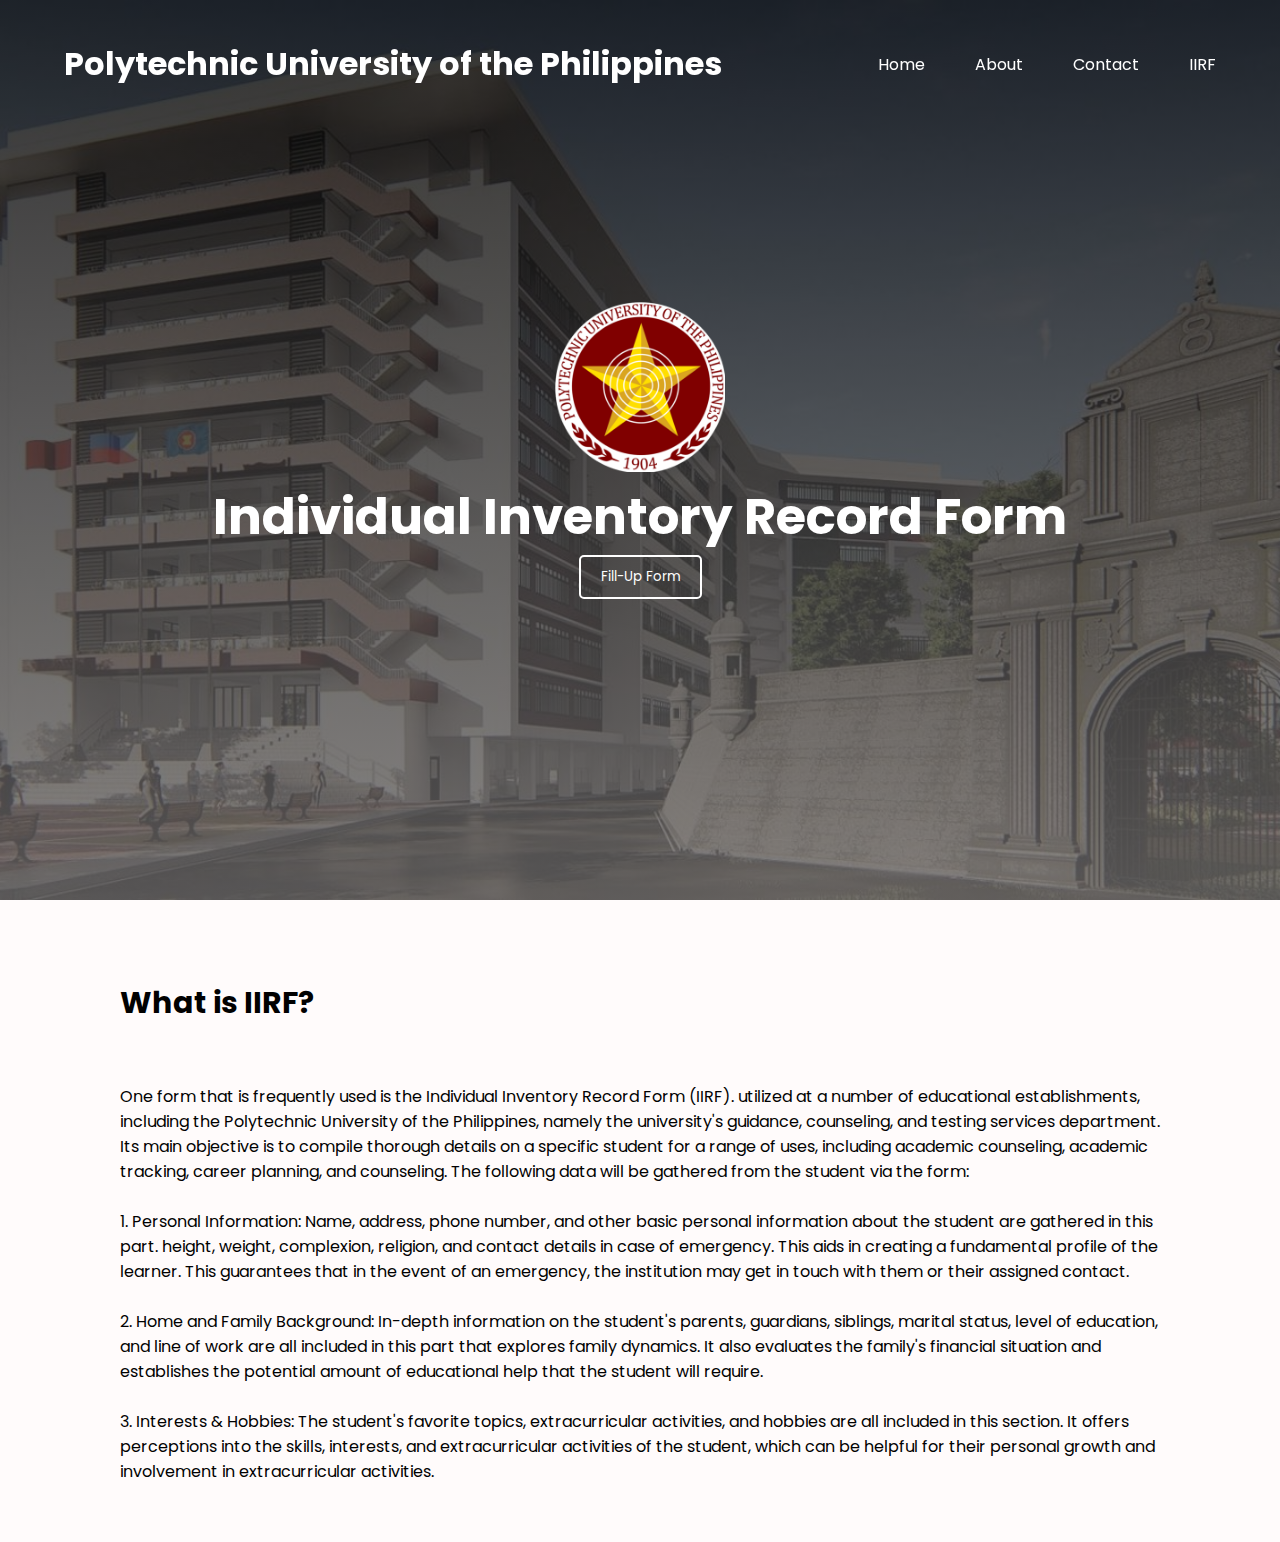
==== index.html @ c1a62ada "Add files via upload" ====
<!DOCTYPE html>
<html lang="en">
<head>
    <meta charset = "UTF-8">
    <meta http-equiv="X-UA-Compatible" content="IE=edge">
    <meta name="viewport" content="width=device-width, initial-scale=1.0">

    <link rel="stylesheet" href="style.css">

    <title>Student Information Form</title>

</head>
<body>
    <header>
        <nav>
            <h1>Polytechnic University of the Philippines</h1>
            <span>
                <a href="index.html">Home</a></td>
                <a href="#" onclick="scrollToSection('About')">About</a>
                <a href="contact.html">Contact</a>
                <a href="form.html">IIRF</a>
            </span>
        </nav>
    </header>
    <section class="Background">
        <div style="text-align: center;">
            <div class="logo">
                <img src="PUPLogo.png" alt="Logo">
            </div>
            <h1>Individual Inventory Record Form</h1>
            <input type="submit" value="Fill-Up Form" onclick="redirect()">
        </div>
    </section>    
    <section id="About" class="About">
        <h1>What is IIRF?</h1>
        <p>
            One form that is frequently used is the Individual Inventory Record Form (IIRF). 
            utilized at a number of educational establishments, including the Polytechnic
            University of the Philippines, namely the university's guidance, counseling,
            and testing services department. Its main objective is to compile thorough 
            details on a specific student for a range of uses, including academic counseling, 
            academic tracking, career planning, and counseling. The following data will be gathered from the student via the form:
            <br> <br>
            1. Personal Information: Name, address, phone number, and other basic personal information about the student are gathered in this part. 
            height, weight, complexion, religion, and contact details in case of emergency. This aids in creating a fundamental profile of the learner.
            This guarantees that in the event of an emergency, the institution may get in touch with them or their assigned contact.
            <br> <br>
            2. Home and Family Background: In-depth information on the student's parents, guardians, siblings, marital status, level of education, and line of work are all included in this part that explores family dynamics. It also evaluates the family's financial situation and establishes the potential amount of educational help that the student will require.
            <br> <br>
            3. Interests & Hobbies: The student's favorite topics, extracurricular activities, and hobbies are all included in this section. It offers perceptions into the skills, interests, and extracurricular activities of the student, which can be helpful for their personal growth and involvement in extracurricular activities.
        </p>
    </section>

    <script src="main.js"></script>
</body>
</html>
---- style.css ----
@import url('https://fonts.googleapis.com/css2?family=Poppins:wght@700&display=swap');
*{
    margin: 0;
    padding: 0;
    box-sizing: border-box;
    font-family: 'Poppins', sans-serif;
}

body {

    overflow-x: hidden;
}

.Background{

    min-height: 100vh;
    background-image: linear-gradient(rgba(0,0,0,0.8),rgba(106, 104, 104, 0.8)), url(PUP.jpg);
    background-size: cover;
    background-position: 50% 100%;
    display: flex;
    justify-content: center;
    align-items: center;
}
.Background h1{
    color: white;
    font-size: 50px;
}

.logo img{
    width: 170px; 
    height: auto; 
    align-items: center;
}


header {
    color: white;
    background-color: rgba(0, 0, 0, 0); 
    padding: 40px 0; 
    width: 100%;
    position: fixed;
    top: 0;
    left: 0;
    z-index: 1000; 
    transition: background-color 0.3s ease; 
}

.header h1{
    font-size: 15px;
}

header.scroll {
    background-color: rgba(0, 0, 0, 0.8); 
}

nav {
    display: flex;
    justify-content: space-between;
    align-items: center;
    width: 90%; 
    margin: 0 auto; 
}

nav span {
    display: flex;
    gap: 50px; 
}

nav span a {
    text-decoration: none;
    color: white;
    position: relative;
}

@keyframes beforeAnimate {
    0%{
        width: 0%;
        transform: translateX(-50%);
    }
    100%{
        width: 100%;
        transform: translateX(0%);
    } 
}
header nav span a::before{
    content: "";
    background-color: white;
    width: 100%;
    height: 2.4px;
    position: absolute;
    bottom: -5px;
    left: 0px;
    display: none;
    animation: beforeAnimate .5s;
}
header nav span a:hover::before{
    display: unset;
}
.About{
    background-color: rgb(255, 251, 251);
    color: rgb(1, 1, 1);
    padding: 40px 120px;
    font-size: 16px;
}
.About h1{
    padding: 40px 0px;
    font-size: 30px;
}
.About p{
    padding: 18px 0px;
}

input[type="submit"] {
    background-color:transparent;
    color: white;
    padding: 10px 20px;
    border: 2px solid white;
    cursor: pointer;
    border-radius: 5px;
}

input[type="submit"]:hover {
    background-color: white;
    color: black;
}
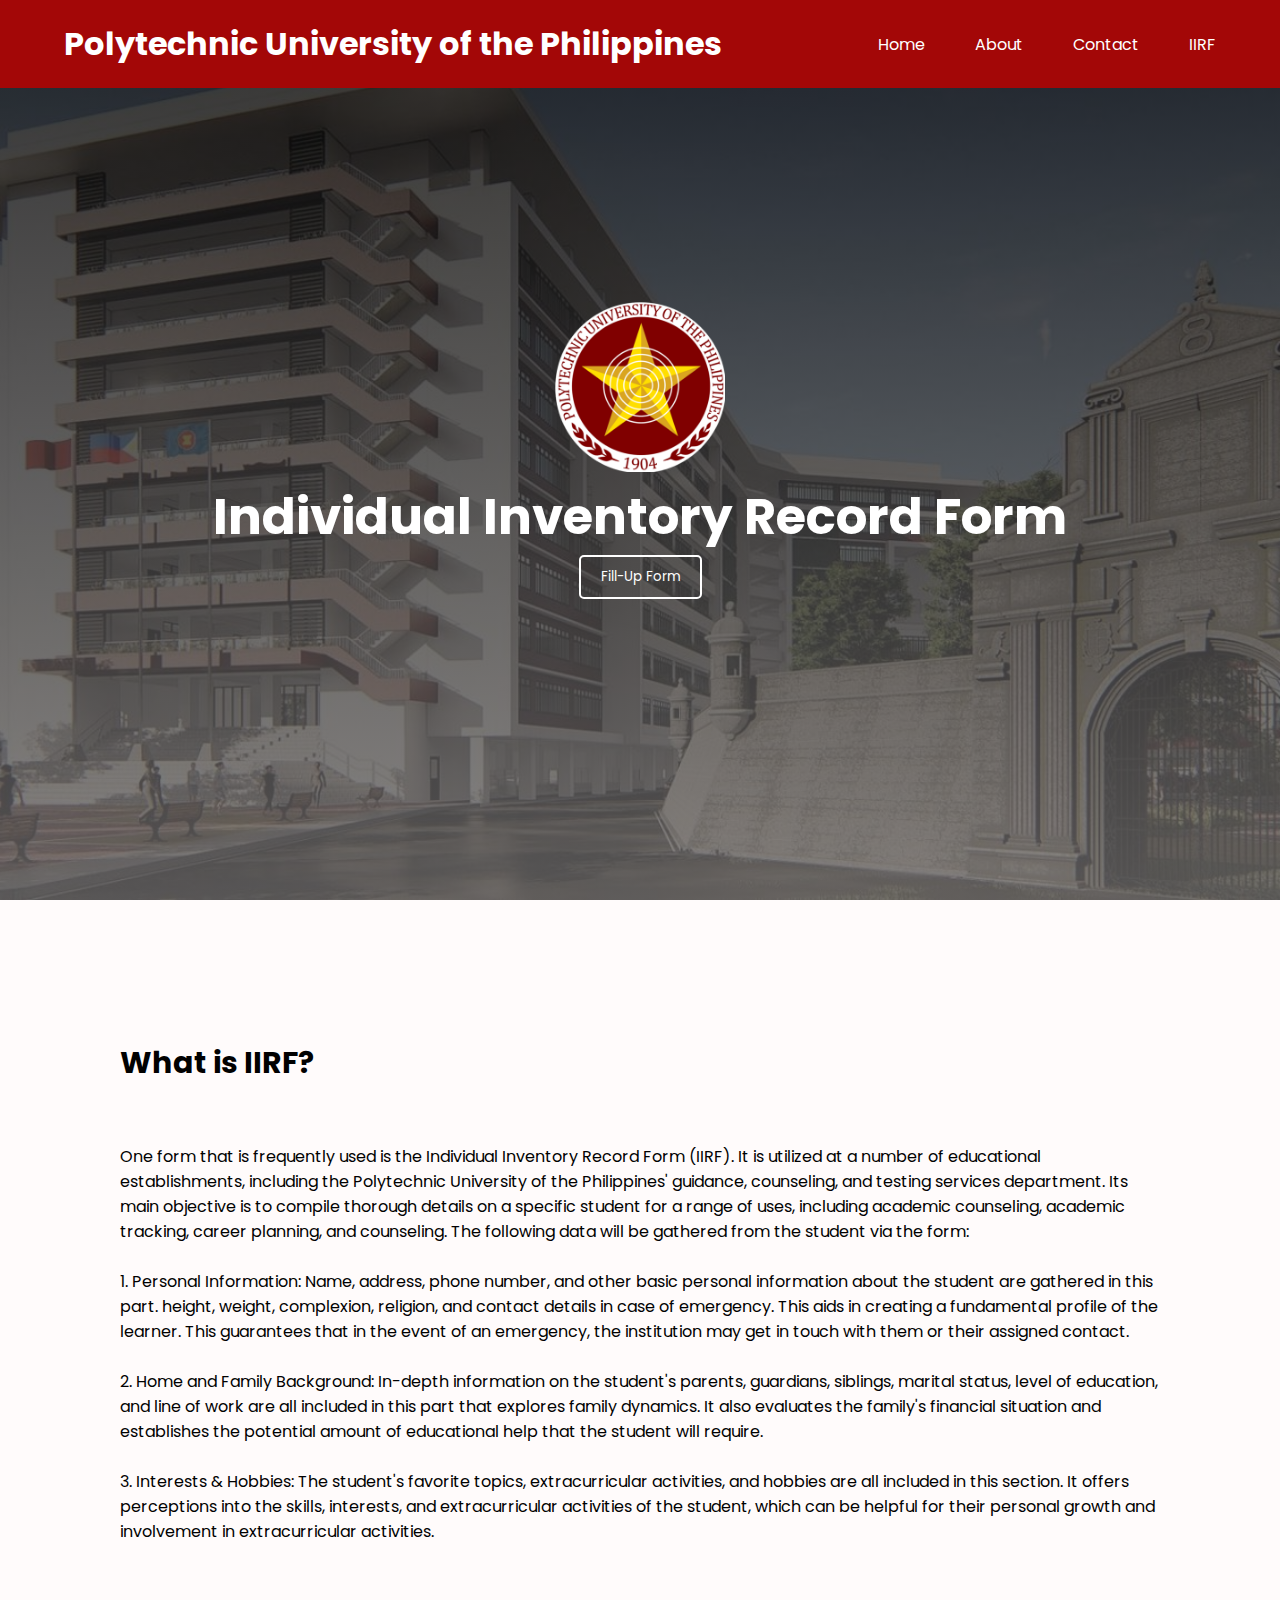
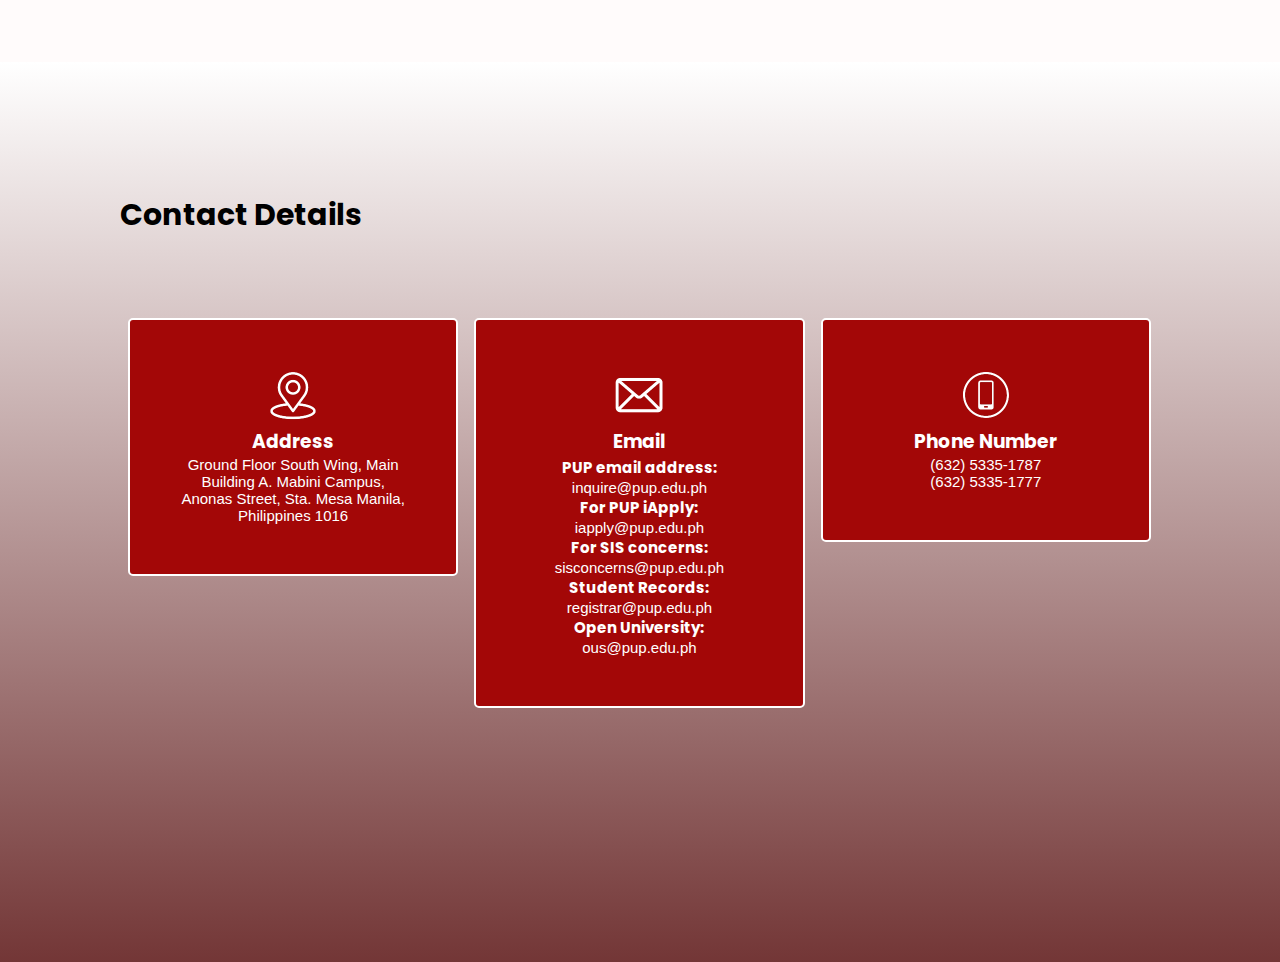
==== commit bd63b751: "Add files via upload" ====
--- a/index.html
+++ b/index.html
@@ -1,14 +1,11 @@
 <!DOCTYPE html>
 <html lang="en">
 <head>
-    <meta charset = "UTF-8">
+    <meta charset="UTF-8">
     <meta http-equiv="X-UA-Compatible" content="IE=edge">
     <meta name="viewport" content="width=device-width, initial-scale=1.0">
-
     <link rel="stylesheet" href="style.css">
-
     <title>Student Information Form</title>
-
 </head>
 <body>
     <header>
@@ -16,8 +13,8 @@
             <h1>Polytechnic University of the Philippines</h1>
             <span>
                 <a href="index.html">Home</a></td>
-                <a href="#" onclick="scrollToSection('About')">About</a>
-                <a href="contact.html">Contact</a>
+                <a href="index.html#About">About</a>
+                <a href="index.html#Contact Details">Contact</a>
                 <a href="form.html">IIRF</a>
             </span>
         </nav>
@@ -35,8 +32,8 @@
         <h1>What is IIRF?</h1>
         <p>
             One form that is frequently used is the Individual Inventory Record Form (IIRF). 
-            utilized at a number of educational establishments, including the Polytechnic
-            University of the Philippines, namely the university's guidance, counseling,
+            It is utilized at a number of educational establishments, including the Polytechnic
+            University of the Philippines' guidance, counseling,
             and testing services department. Its main objective is to compile thorough 
             details on a specific student for a range of uses, including academic counseling, 
             academic tracking, career planning, and counseling. The following data will be gathered from the student via the form:
@@ -51,6 +48,42 @@
         </p>
     </section>
 
+    <!-- Contact Section -->
+    <section id="Contact Details" class="ContactDetails">
+        <h1>Contact Details</h1>
+        <div class="row">
+            <div class="col-3 col-s-6" id="column">
+                <div class="address">
+                    <img src="1.png" id="address_icon">
+                    <h3>Address</h3>
+                    <p>Ground Floor South Wing, Main Building A. Mabini Campus,
+                        Anonas Street, Sta. Mesa Manila, Philippines 1016</p>
+                </div>
+            </div>
+        
+            <div class="col-3 col-s-6" id="column">
+                <div class="email">
+                    <img src="2.png" id="email_icon">
+                    <h3>Email</h3>
+                    <p><b>PUP email address:</b>     inquire@pup.edu.ph</p>
+                    <p><b>For PUP iApply:</b>     iapply@pup.edu.ph</p>
+                    <p><b>For SIS concerns:</b>     sisconcerns@pup.edu.ph</p>
+                    <p><b>Student Records:</b>     registrar@pup.edu.ph</p>
+                    <p><b>Open University:</b>     ous@pup.edu.ph</p>
+                </div>
+            </div>
+            
+            <div class="col-3 col-s-6" id="column">
+                <div class="phone_number">
+                    <img src="3.png" id="phone_number_icon">
+                    <h3>Phone Number</h3>
+                    <p>(632) 5335-1787</p>
+                    <p>(632) 5335-1777</p>
+                </div>
+            </div>
+        </div>
+    </section>     
+
     <script src="main.js"></script>
 </body>
 </html>--- a/style.css
+++ b/style.css
@@ -26,6 +26,20 @@
     font-size: 50px;
 }
 
+.ContactDetails {
+    min-height: 100vh;
+    background-image: linear-gradient(rgba(255, 255, 255, 0.8),rgba(80, 4, 4, 0.8));
+    background-size: cover;
+    background-position: 0% 0%;
+    padding: 100px 120px;
+    font-size: 16px;
+}
+
+.ContactDetails h1{
+    padding: 30px 0px;
+    font-size: 30px;
+}
+
 .logo img{
     width: 170px; 
     height: auto; 
@@ -35,8 +49,8 @@
 
 header {
     color: white;
-    background-color: rgba(0, 0, 0, 0); 
-    padding: 40px 0; 
+    background-color: #a30707; 
+    padding: 20px 0; 
     width: 100%;
     position: fixed;
     top: 0;
@@ -52,6 +66,45 @@
 header.scroll {
     background-color: rgba(0, 0, 0, 0.8); 
 }
+
+.row {
+    display: flex;
+    flex-wrap: wrap;
+    margin-top: 20px;
+    text-align: center;
+}
+
+
+.address, .email, .phone_number {
+    background-color: #a30707;
+    background-size: 50%;
+    border-radius: 5px;
+    border: 2px solid white;
+    padding: 50px;
+    color: white;
+    margin-top: 30px;
+}
+
+.address p{
+    font-size: 15px;
+    font-family:Arial, Helvetica, sans-serif;
+}
+
+.email p{
+    font-size: 15px;
+    font-family:Arial, Helvetica, sans-serif;
+}
+
+.phone_number p{
+    font-size: 15px;
+    font-family:Arial, Helvetica, sans-serif;
+}
+
+#email_icon, #address_icon, #phone_number_icon {
+    height: 50px;
+    width: 50px;
+}
+
 
 nav {
     display: flex;
@@ -99,7 +152,7 @@
 .About{
     background-color: rgb(255, 251, 251);
     color: rgb(1, 1, 1);
-    padding: 40px 120px;
+    padding: 100px 120px;
     font-size: 16px;
 }
 .About h1{
@@ -122,4 +175,50 @@
 input[type="submit"]:hover {
     background-color: white;
     color: black;
+}
+
+
+[class*="col-"] {
+    width: 100%;
+  }
+
+  @media only screen and (min-width: 900px) {
+    .col-s-1 {width: 8.33%;}
+    .col-s-2 {width: 16.66%;}
+    .col-s-3 {width: 25%;}
+    .col-s-4 {width: 33.33%;}
+    .col-s-5 {width: 41.66%;}
+    .col-s-6 {width: 50%;}
+    .col-s-7 {width: 58.33%;}
+    .col-s-8 {width: 66.66%;}
+    .col-s-9 {width: 75%;}
+    .col-s-10 {width: 83.33%;}
+    .col-s-11 {width: 91.66%;}
+    .col-s-12 {width: 100%;}
+    .row {
+        width: 100%;
+    }
+    
+  }
+
+    @media only screen and (min-width: 1100px) {
+        .col-1 {width: 8.33%;}
+        .col-2 {width: 16.66%;}
+        .col-3 {width: 25%;}
+        .col-4 {width: 33.33%;}
+        .col-5 {width: 41.66%;}
+        .col-6 {width: 50%;}
+        .col-7 {width: 58.33%;}
+        .col-8 {width: 66.66%;}
+        .col-9 {width: 75%;}
+        .col-10 {width: 83.33%;}
+        .col-11 {width: 91.66%;}
+        .col-12 {width: 100%;}
+        #column {
+            float: left;
+            width: 33.3%;
+            margin-bottom: 16px;
+            padding: 0 8px;
+            text-align: center;
+        }
 }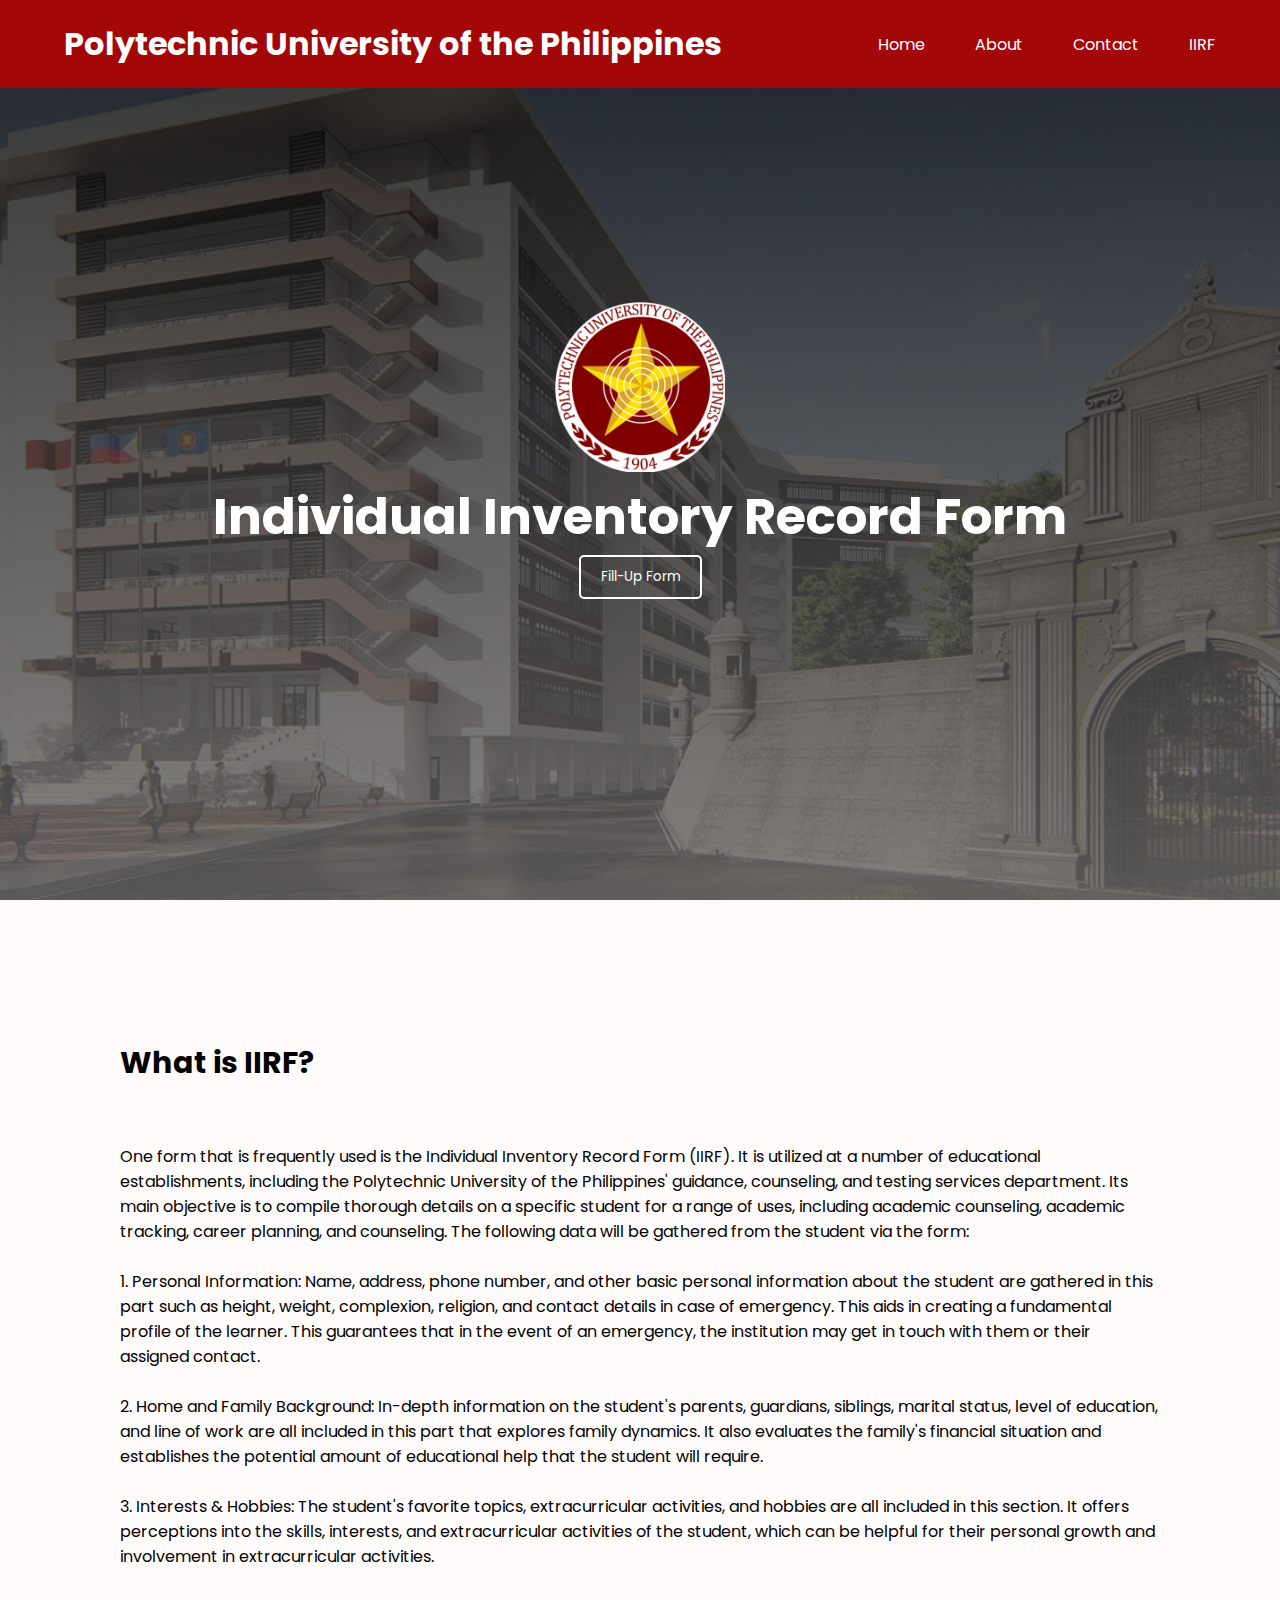
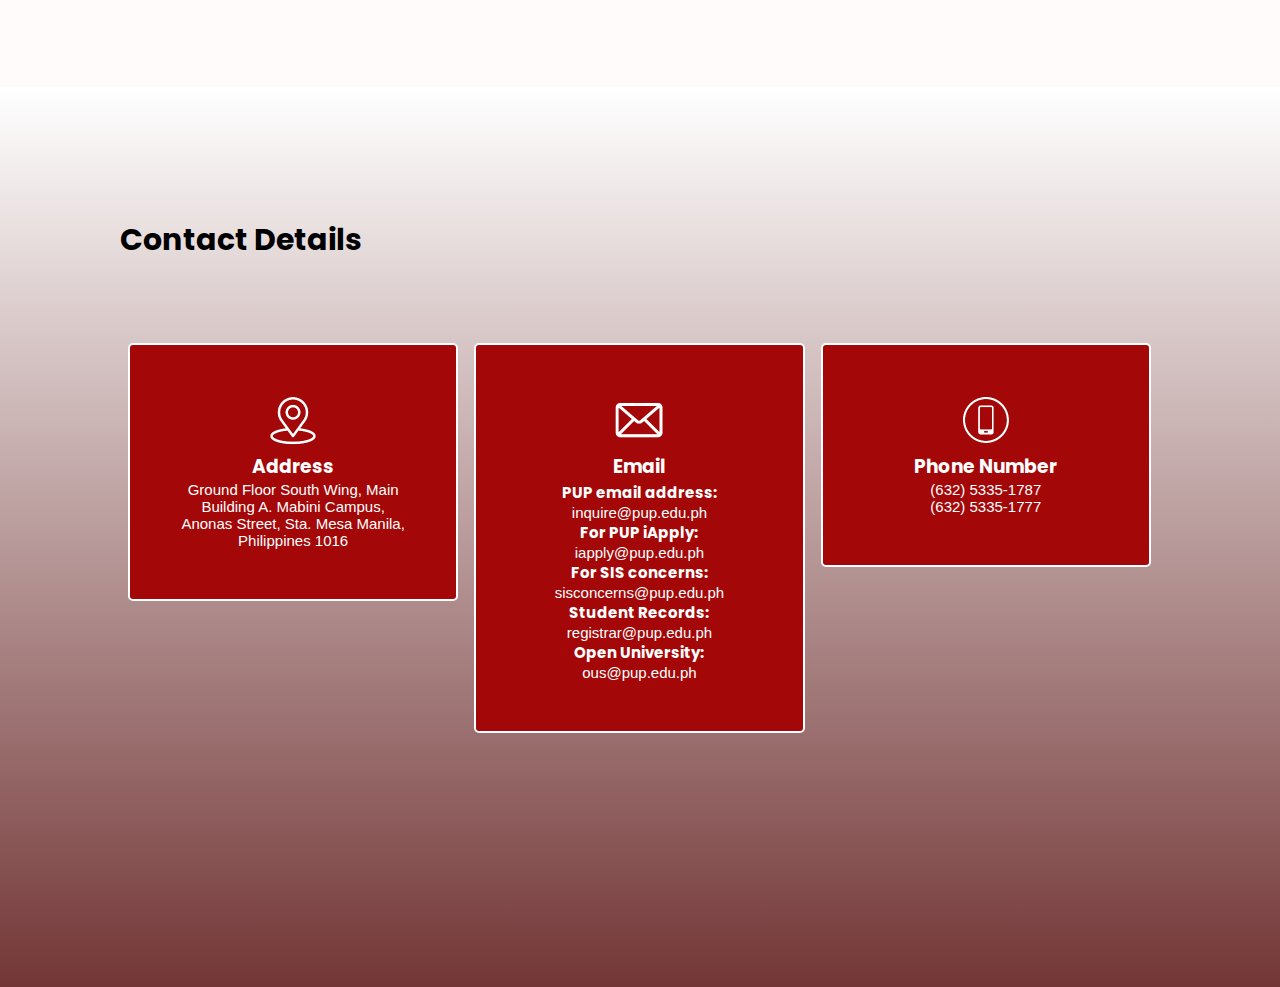
==== commit e8d8174f: "Add files via upload" ====
--- a/index.html
+++ b/index.html
@@ -1,3 +1,4 @@
+<!-- Web Development - Final Project || BSIT 3-1 || Magno, Katherine | Nilooban, Nathaniel | Tegio, Irish -->
 <!DOCTYPE html>
 <html lang="en">
 <head>
@@ -5,31 +6,35 @@
     <meta http-equiv="X-UA-Compatible" content="IE=edge">
     <meta name="viewport" content="width=device-width, initial-scale=1.0">
     <link rel="stylesheet" href="style.css">
-    <title>Student Information Form</title>
+    <script src="main.js"></script>
+    <title> Student Information Form </title>
 </head>
+
 <body>
     <header>
         <nav>
-            <h1>Polytechnic University of the Philippines</h1>
+            <h1> Polytechnic University of the Philippines </h1>
             <span>
-                <a href="index.html">Home</a></td>
-                <a href="index.html#About">About</a>
-                <a href="index.html#Contact Details">Contact</a>
-                <a href="form.html">IIRF</a>
+                <a href="index.html"> Home </a></td>
+                <a href="index.html#About"> About </a>
+                <a href="index.html#Contact Details"> Contact </a>
+                <a href="form.html"> IIRF </a>
             </span>
         </nav>
     </header>
+
     <section class="Background">
         <div style="text-align: center;">
             <div class="logo">
                 <img src="PUPLogo.png" alt="Logo">
             </div>
-            <h1>Individual Inventory Record Form</h1>
+            <h1> Individual Inventory Record Form </h1>
             <input type="submit" value="Fill-Up Form" onclick="redirect()">
         </div>
-    </section>    
+    </section> 
+
     <section id="About" class="About">
-        <h1>What is IIRF?</h1>
+        <h1> What is IIRF? </h1>
         <p>
             One form that is frequently used is the Individual Inventory Record Form (IIRF). 
             It is utilized at a number of educational establishments, including the Polytechnic
@@ -38,7 +43,7 @@
             details on a specific student for a range of uses, including academic counseling, 
             academic tracking, career planning, and counseling. The following data will be gathered from the student via the form:
             <br> <br>
-            1. Personal Information: Name, address, phone number, and other basic personal information about the student are gathered in this part. 
+            1. Personal Information: Name, address, phone number, and other basic personal information about the student are gathered in this part such as 
             height, weight, complexion, religion, and contact details in case of emergency. This aids in creating a fundamental profile of the learner.
             This guarantees that in the event of an emergency, the institution may get in touch with them or their assigned contact.
             <br> <br>
@@ -50,40 +55,38 @@
 
     <!-- Contact Section -->
     <section id="Contact Details" class="ContactDetails">
-        <h1>Contact Details</h1>
+        <h1> Contact Details </h1>
         <div class="row">
             <div class="col-3 col-s-6" id="column">
                 <div class="address">
                     <img src="1.png" id="address_icon">
-                    <h3>Address</h3>
-                    <p>Ground Floor South Wing, Main Building A. Mabini Campus,
-                        Anonas Street, Sta. Mesa Manila, Philippines 1016</p>
+                    <h3> Address </h3>
+                    <p> Ground Floor South Wing, Main Building A. Mabini Campus,
+                        Anonas Street, Sta. Mesa Manila, Philippines 1016 </p>
                 </div>
             </div>
         
             <div class="col-3 col-s-6" id="column">
                 <div class="email">
                     <img src="2.png" id="email_icon">
-                    <h3>Email</h3>
-                    <p><b>PUP email address:</b>     inquire@pup.edu.ph</p>
-                    <p><b>For PUP iApply:</b>     iapply@pup.edu.ph</p>
-                    <p><b>For SIS concerns:</b>     sisconcerns@pup.edu.ph</p>
-                    <p><b>Student Records:</b>     registrar@pup.edu.ph</p>
-                    <p><b>Open University:</b>     ous@pup.edu.ph</p>
+                    <h3> Email </h3>
+                    <p><b> PUP email address: </b>     inquire@pup.edu.ph </p>
+                    <p><b> For PUP iApply:</b>     iapply@pup.edu.ph </p>
+                    <p><b> For SIS concerns:</b>     sisconcerns@pup.edu.ph </p>
+                    <p><b> Student Records:</b>     registrar@pup.edu.ph </p>
+                    <p><b> Open University:</b>     ous@pup.edu.ph </p>
                 </div>
             </div>
             
             <div class="col-3 col-s-6" id="column">
                 <div class="phone_number">
                     <img src="3.png" id="phone_number_icon">
-                    <h3>Phone Number</h3>
-                    <p>(632) 5335-1787</p>
-                    <p>(632) 5335-1777</p>
+                    <h3> Phone Number </h3>
+                    <p> (632) 5335-1787 </p>
+                    <p> (632) 5335-1777 </p>
                 </div>
             </div>
         </div>
     </section>     
-
-    <script src="main.js"></script>
 </body>
 </html>--- a/style.css
+++ b/style.css
@@ -1,3 +1,4 @@
+/* Web Development - Final Project || BSIT 3-1 || Magno, Katherine | Nilooban, Nathaniel | Tegio, Irish */
 @import url('https://fonts.googleapis.com/css2?family=Poppins:wght@700&display=swap');
 *{
     margin: 0;
@@ -21,6 +22,7 @@
     justify-content: center;
     align-items: center;
 }
+
 .Background h1{
     color: white;
     font-size: 50px;
@@ -45,7 +47,6 @@
     height: auto; 
     align-items: center;
 }
-
 
 header {
     color: white;
@@ -73,7 +74,6 @@
     margin-top: 20px;
     text-align: center;
 }
-
 
 .address, .email, .phone_number {
     background-color: #a30707;
@@ -135,6 +135,7 @@
         transform: translateX(0%);
     } 
 }
+
 header nav span a::before{
     content: "";
     background-color: white;
@@ -146,19 +147,23 @@
     display: none;
     animation: beforeAnimate .5s;
 }
+
 header nav span a:hover::before{
     display: unset;
 }
+
 .About{
     background-color: rgb(255, 251, 251);
     color: rgb(1, 1, 1);
     padding: 100px 120px;
     font-size: 16px;
 }
+
 .About h1{
     padding: 40px 0px;
     font-size: 30px;
 }
+
 .About p{
     padding: 18px 0px;
 }
@@ -177,12 +182,11 @@
     color: black;
 }
 
-
 [class*="col-"] {
     width: 100%;
-  }
-
-  @media only screen and (min-width: 900px) {
+}
+
+@media only screen and (min-width: 900px) {
     .col-s-1 {width: 8.33%;}
     .col-s-2 {width: 16.66%;}
     .col-s-3 {width: 25%;}
@@ -195,30 +199,31 @@
     .col-s-10 {width: 83.33%;}
     .col-s-11 {width: 91.66%;}
     .col-s-12 {width: 100%;}
+    
     .row {
         width: 100%;
+    } 
+}
+
+@media only screen and (min-width: 1100px) {
+    .col-1 {width: 8.33%;}
+    .col-2 {width: 16.66%;}
+    .col-3 {width: 25%;}
+    .col-4 {width: 33.33%;}
+    .col-5 {width: 41.66%;}
+    .col-6 {width: 50%;}
+    .col-7 {width: 58.33%;}
+    .col-8 {width: 66.66%;}
+    .col-9 {width: 75%;}
+    .col-10 {width: 83.33%;}
+    .col-11 {width: 91.66%;}
+    .col-12 {width: 100%;}
+    
+    #column {
+        float: left;
+        width: 33.3%;
+        margin-bottom: 16px;
+        padding: 0 8px;
+        text-align: center;
     }
-    
-  }
-
-    @media only screen and (min-width: 1100px) {
-        .col-1 {width: 8.33%;}
-        .col-2 {width: 16.66%;}
-        .col-3 {width: 25%;}
-        .col-4 {width: 33.33%;}
-        .col-5 {width: 41.66%;}
-        .col-6 {width: 50%;}
-        .col-7 {width: 58.33%;}
-        .col-8 {width: 66.66%;}
-        .col-9 {width: 75%;}
-        .col-10 {width: 83.33%;}
-        .col-11 {width: 91.66%;}
-        .col-12 {width: 100%;}
-        #column {
-            float: left;
-            width: 33.3%;
-            margin-bottom: 16px;
-            padding: 0 8px;
-            text-align: center;
-        }
 }